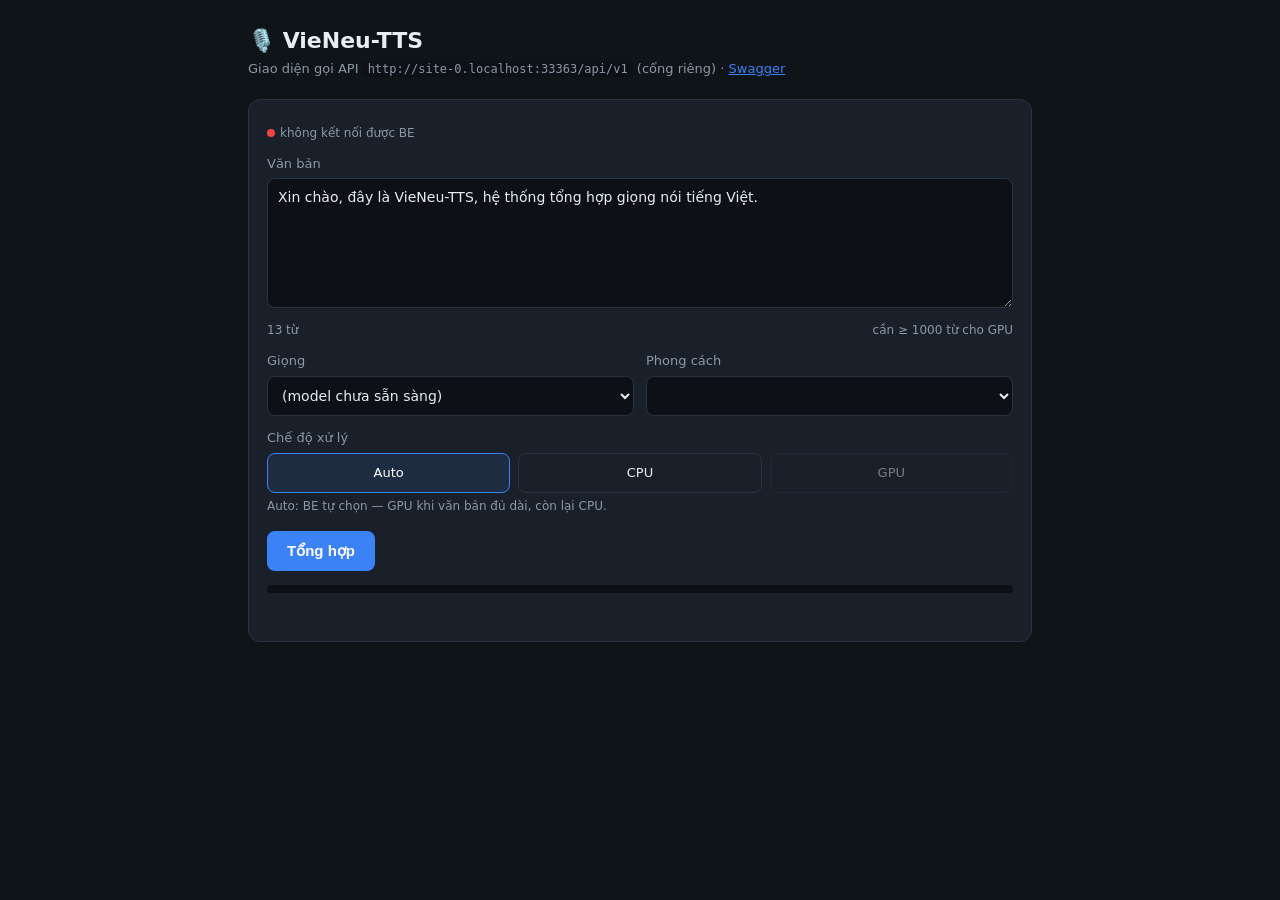
==== ui/index.html @ a9bc4c61 "refactor(ui+compose): gộp UI về cổng 7862 (path /), 1 compose .env-only + GPU progress real-time - d" ====
<!DOCTYPE html>
<html lang="vi">
<head>
<meta charset="utf-8" />
<meta name="viewport" content="width=device-width, initial-scale=1" />
<title>VieNeu-TTS — UI</title>
<style>
  :root { --bg:#0f1419; --card:#1a2029; --line:#2a3340; --fg:#e6edf3; --mut:#8b98a5;
          --acc:#3b82f6; --ok:#22c55e; --warn:#f59e0b; --err:#ef4444; }
  * { box-sizing:border-box; }
  body { margin:0; font-family:system-ui,Segoe UI,Roboto,sans-serif; background:var(--bg);
         color:var(--fg); line-height:1.5; }
  .wrap { max-width:820px; margin:0 auto; padding:24px 18px 60px; }
  h1 { font-size:22px; margin:0 0 2px; }
  .sub { color:var(--mut); font-size:13px; margin-bottom:20px; }
  .card { background:var(--card); border:1px solid var(--line); border-radius:12px;
          padding:18px; margin-bottom:16px; }
  label { display:block; font-size:13px; color:var(--mut); margin:12px 0 5px; }
  textarea, select, input { width:100%; background:#0d1117; color:var(--fg);
          border:1px solid var(--line); border-radius:8px; padding:10px; font-size:14px;
          font-family:inherit; }
  textarea { min-height:130px; resize:vertical; }
  .row { display:flex; gap:12px; flex-wrap:wrap; }
  .row > div { flex:1; min-width:150px; }
  .meta { display:flex; justify-content:space-between; font-size:12px; color:var(--mut);
          margin-top:6px; }
  button { background:var(--acc); color:#fff; border:0; border-radius:8px; padding:11px 20px;
          font-size:15px; font-weight:600; cursor:pointer; margin-top:16px; }
  button:disabled { opacity:.5; cursor:not-allowed; }
  button.ghost { background:transparent; border:1px solid var(--line); color:var(--fg); }
  .modes { display:flex; gap:8px; margin-top:6px; }
  .modes .opt { flex:1; text-align:center; padding:9px; border:1px solid var(--line);
          border-radius:8px; cursor:pointer; font-size:13px; user-select:none; }
  .modes .opt.on { border-color:var(--acc); background:rgba(59,130,246,.12); color:#fff; }
  .modes .opt.dis { opacity:.45; cursor:not-allowed; }
  .bar { height:8px; background:#0d1117; border-radius:99px; overflow:hidden; margin-top:14px; }
  .bar > i { display:block; height:100%; width:0; background:var(--acc); transition:width .3s; }
  .status { font-size:13px; margin-top:10px; min-height:20px; }
  .pill { display:inline-block; padding:1px 8px; border-radius:99px; font-size:12px;
          font-weight:600; }
  .pill.cpu { background:rgba(34,197,94,.15); color:var(--ok); }
  .pill.gpu { background:rgba(245,158,11,.15); color:var(--warn); }
  audio { width:100%; margin-top:14px; }
  .err { color:var(--err); }
  .hint { font-size:12px; color:var(--mut); margin-top:4px; }
  code { background:#0d1117; padding:1px 5px; border-radius:4px; font-size:12px; }
  .dot { display:inline-block; width:8px; height:8px; border-radius:99px; margin-right:5px; }
</style>
</head>
<body>
<div class="wrap">
  <h1>🎙️ VieNeu-TTS</h1>
  <div class="sub">Giao diện gọi API <code id="apibase">…</code> (cổng riêng) ·
    <a id="docslink" href="#" style="color:var(--acc)">Swagger</a></div>

  <div class="card">
    <div class="meta">
      <span><span class="dot" id="hdot"></span><span id="health">đang kiểm tra…</span></span>
      <span id="voicecount"></span>
    </div>

    <label for="text">Văn bản</label>
    <textarea id="text" placeholder="Nhập văn bản tiếng Việt…">Xin chào, đây là VieNeu-TTS, hệ thống tổng hợp giọng nói tiếng Việt.</textarea>
    <div class="meta">
      <span id="charcount">0 từ</span>
      <span id="gpuhint"></span>
    </div>

    <div class="row">
      <div>
        <label for="voice">Giọng</label>
        <select id="voice"></select>
      </div>
      <div>
        <label for="style">Phong cách</label>
        <select id="style"></select>
      </div>
    </div>

    <label>Chế độ xử lý</label>
    <div class="modes" id="modes">
      <div class="opt on" data-mode="auto">Auto</div>
      <div class="opt" data-mode="cpu">CPU</div>
      <div class="opt" data-mode="gpu">GPU</div>
    </div>
    <div class="hint" id="modehint">Auto: BE tự chọn — GPU khi văn bản đủ dài, còn lại CPU.</div>

    <button id="go">Tổng hợp</button>
    <button id="cancel" class="ghost" style="display:none">Hủy</button>

    <div class="bar"><i id="prog"></i></div>
    <div class="status" id="status"></div>
    <audio id="audio" controls style="display:none"></audio>
  </div>
</div>

<script>
// API base do main.py nhúng (window.__API_BASE__) vì giao diện chạy ở CỔNG KHÁC.
// Fallback: cùng origin (khi ai đó mở file qua chính API server).
const API = (window.__API_BASE__ || "") + "/api/v1";
const $ = (id) => document.getElementById(id);
let GPU_MIN = 1000, curMode = "auto", pollTimer = null, curJob = null;

const wordCount = (s) => (s.trim().match(/\S+/g) || []).length;

async function jget(p){ const r = await fetch(API+p); if(!r.ok) throw new Error((await r.json().catch(()=>({}))).detail||r.status); return r.json(); }

// ── init: health + voices + styles ──────────────────────────────────────────
async function init(){
  // Hiện API base + link Swagger đúng cổng API (giao diện chạy cổng khác).
  const apiOrigin = window.__API_BASE__ || location.origin;
  $("apibase").textContent = apiOrigin + "/api/v1";
  $("docslink").href = apiOrigin + "/docs";
  try{
    const h = await jget("/health");
    GPU_MIN = h.gpu_min_words || 1000;
    const ok = h.model_loaded;
    $("hdot").style.background = ok ? "var(--ok)" : "var(--warn)";
    $("health").textContent = `${h.status} · ${h.backend||"?"}/${h.device||"?"} · ${h.backbone_repo||""}`;
    $("voicecount").textContent = `${h.num_voices} giọng`;
  }catch(e){ $("hdot").style.background="var(--err)"; $("health").textContent="không kết nối được BE"; }

  try{
    const v = await jget("/voices");
    $("voice").innerHTML = v.voices.map(x =>
      `<option value="${x.id}" ${x.is_default?"selected":""}>${x.label}</option>`).join("");
  }catch(e){ $("voice").innerHTML = "<option value=''>(model chưa sẵn sàng)</option>"; }

  try{
    const s = await jget("/styles");
    $("style").innerHTML = s.styles.map(x =>
      `<option value="${x.id}" ${x.is_default?"selected":""}>${x.label}</option>`).join("");
  }catch(e){}

  updateChars();
}

function updateChars(){
  const n = wordCount($("text").value);
  $("charcount").textContent = `${n} từ`;
  const longEnough = n >= GPU_MIN;
  $("gpuhint").textContent = longEnough ? "✓ đủ dài cho GPU" : `cần ≥ ${GPU_MIN} từ cho GPU`;
  // GPU mode bị vô hiệu khi context ngắn (chặn lớp FE — BE vẫn chặn lần 2).
  const gpuOpt = document.querySelector('.opt[data-mode="gpu"]');
  gpuOpt.classList.toggle("dis", !longEnough);
  if(!longEnough && curMode==="gpu"){ setMode("auto"); }
}

function setMode(m){
  const opt = document.querySelector(`.opt[data-mode="${m}"]`);
  if(opt.classList.contains("dis")) return;
  curMode = m;
  document.querySelectorAll(".modes .opt").forEach(o=>o.classList.toggle("on", o.dataset.mode===m));
  $("modehint").textContent = ({
    auto:"Auto: BE tự chọn — GPU khi văn bản đủ dài, còn lại CPU.",
    cpu:"CPU: chạy in-process ngay trên server này.",
    gpu:"GPU: tạo máy Vast.ai theo yêu cầu, xong hủy máy.",
  })[m];
}

// ── tạo job + poll ──────────────────────────────────────────────────────────
async function synth(){
  $("audio").style.display="none"; $("status").textContent=""; $("status").className="status";
  $("prog").style.width="0";
  const body = { text:$("text").value, voice:$("voice").value||null,
                 style:$("style").value, mode:curMode };
  let res;
  try{
    const r = await fetch(API+"/tts", {method:"POST", headers:{"Content-Type":"application/json"},
                                       body:JSON.stringify(body)});
    res = await r.json();
    if(!r.ok) throw new Error(res.detail||r.status);
  }catch(e){ $("status").innerHTML=`<span class="err">Lỗi: ${e.message}</span>`; return; }

  curJob = res.id;
  $("go").disabled=true; $("cancel").style.display="inline-block";
  const badge = `<span class="pill ${res.mode}">${res.mode.toUpperCase()}</span>`;
  $("status").innerHTML = `${badge} đã tạo job <code>${res.id.slice(0,8)}</code>…`;
  poll(res.id, res.mode);
}

function poll(id, mode){
  clearTimeout(pollTimer);
  pollTimer = setTimeout(async ()=>{
    let j;
    try{ j = await jget("/tts/"+id); }catch(e){ return poll(id, mode); }
    const badge = `<span class="pill ${j.mode}">${j.mode.toUpperCase()}</span>`;
    $("prog").style.width = (j.progress||0)+"%";
    if(j.status==="running"||j.status==="queued"){
      $("status").innerHTML = `${badge} ${j.status}… ${j.progress}% (${j.done_chunks}/${j.total_chunks})`;
      poll(id, mode);
    } else if(j.status==="done"){
      done();
      $("status").innerHTML = `${badge} ✓ xong · ${j.duration_sec}s audio · ${j.elapsed_sec}s xử lý`;
      const a=$("audio"); a.src = API+`/tts/${id}/download`; a.style.display="block"; a.play().catch(()=>{});
    } else if(j.status==="cancelled"){
      done(); $("status").innerHTML = `${badge} đã hủy.`;
    } else {
      done(); $("status").innerHTML = `<span class="err">Lỗi: ${j.error||"unknown"}</span>`;
    }
  }, 1000);
}

function done(){ $("go").disabled=false; $("cancel").style.display="none"; clearTimeout(pollTimer); }

async function cancel(){
  if(!curJob) return;
  await fetch(API+"/tts/"+curJob, {method:"DELETE"}).catch(()=>{});
}

// ── wire ────────────────────────────────────────────────────────────────────
$("text").addEventListener("input", updateChars);
$("go").addEventListener("click", synth);
$("cancel").addEventListener("click", cancel);
document.querySelectorAll(".modes .opt").forEach(o =>
  o.addEventListener("click", ()=>setMode(o.dataset.mode)));
init();
</script>
</body>
</html>
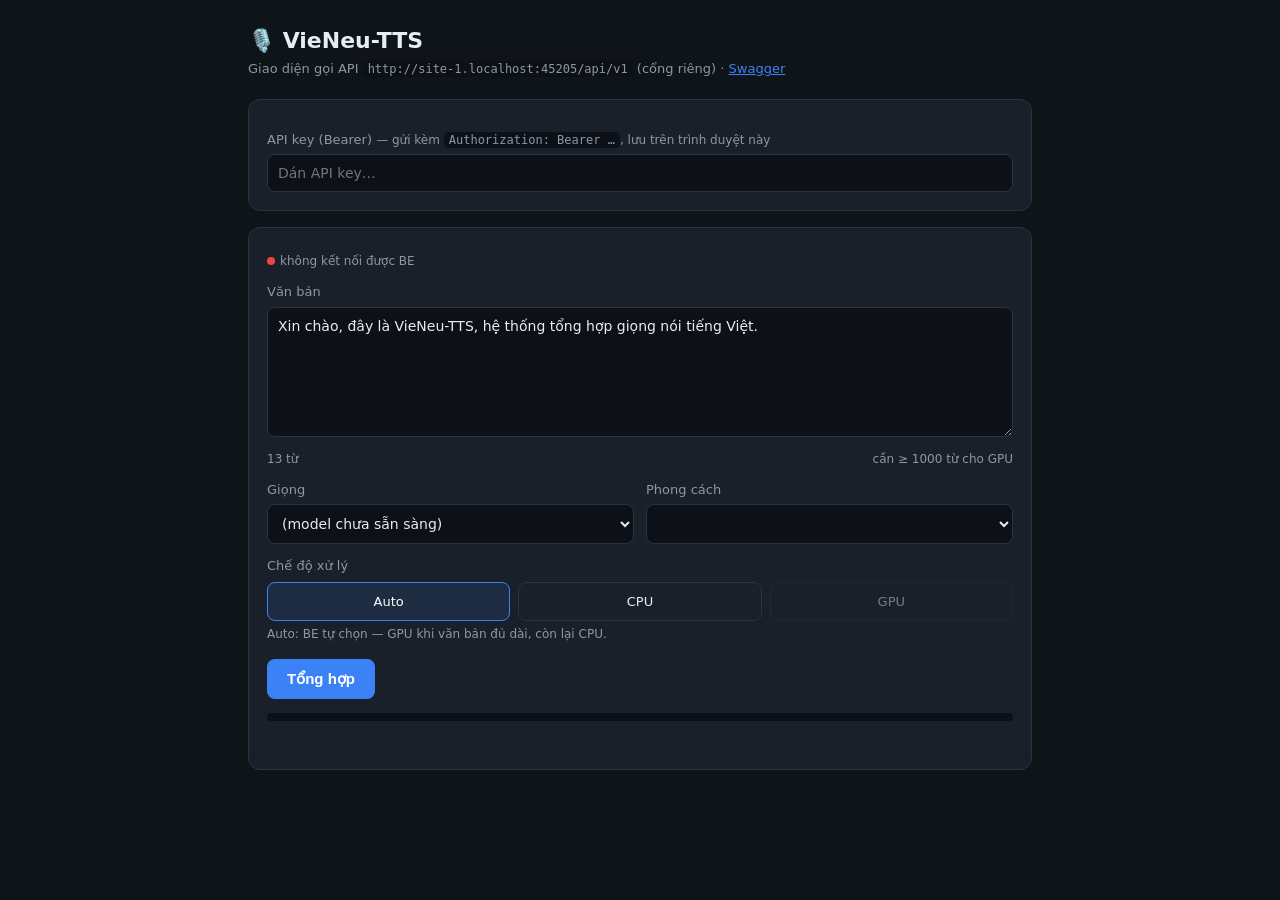
==== commit 3e406fa5: "feat(api): Bearer API-key auth (ACCESS_SECRET_KEY) cho mọi /api/v1 trừ /health - Middleware _Require" ====
--- a/ui/index.html
+++ b/ui/index.html
@@ -54,6 +54,11 @@
     <a id="docslink" href="#" style="color:var(--acc)">Swagger</a></div>
 
   <div class="card">
+    <label for="apikey">API key (Bearer) <span class="hint" style="display:inline">— gửi kèm <code>Authorization: Bearer …</code>, lưu trên trình duyệt này</span></label>
+    <input id="apikey" type="password" placeholder="Dán API key…" autocomplete="off" />
+  </div>
+
+  <div class="card">
     <div class="meta">
       <span><span class="dot" id="hdot"></span><span id="health">đang kiểm tra…</span></span>
       <span id="voicecount"></span>
@@ -103,7 +108,22 @@
 
 const wordCount = (s) => (s.trim().match(/\S+/g) || []).length;
 
-async function jget(p){ const r = await fetch(API+p); if(!r.ok) throw new Error((await r.json().catch(()=>({}))).detail||r.status); return r.json(); }
+// ── API key (Bearer) — 1 mã dùng chung, lưu localStorage trên máy này ─────────
+const KEY_STORE = "vieneu_api_key";
+const getKey = () => ($("apikey").value || "").trim();
+// Header Authorization chỉ gắn khi có key (BE bỏ auth nếu VIENEU_API_KEY rỗng).
+function authHeaders(extra){
+  const h = Object.assign({}, extra || {});
+  const k = getKey();
+  if(k) h["Authorization"] = "Bearer " + k;
+  return h;
+}
+
+async function jget(p){
+  const r = await fetch(API+p, {headers: authHeaders()});
+  if(!r.ok) throw new Error((await r.json().catch(()=>({}))).detail||r.status);
+  return r.json();
+}
 
 // ── init: health + voices + styles ──────────────────────────────────────────
 async function init(){
@@ -166,7 +186,8 @@
                  style:$("style").value, mode:curMode };
   let res;
   try{
-    const r = await fetch(API+"/tts", {method:"POST", headers:{"Content-Type":"application/json"},
+    const r = await fetch(API+"/tts", {method:"POST",
+                                       headers:authHeaders({"Content-Type":"application/json"}),
                                        body:JSON.stringify(body)});
     res = await r.json();
     if(!r.ok) throw new Error(res.detail||r.status);
@@ -192,7 +213,13 @@
     } else if(j.status==="done"){
       done();
       $("status").innerHTML = `${badge} ✓ xong · ${j.duration_sec}s audio · ${j.elapsed_sec}s xử lý`;
-      const a=$("audio"); a.src = API+`/tts/${id}/download`; a.style.display="block"; a.play().catch(()=>{});
+      // Thẻ <audio src> KHÔNG gửi được header Bearer → tải bằng fetch rồi tạo blob URL.
+      try{
+        const r = await fetch(API+`/tts/${id}/download`, {headers: authHeaders()});
+        if(!r.ok) throw new Error((await r.json().catch(()=>({}))).detail||r.status);
+        const url = URL.createObjectURL(await r.blob());
+        const a=$("audio"); a.src = url; a.style.display="block"; a.play().catch(()=>{});
+      }catch(e){ $("status").innerHTML += ` <span class="err">(tải audio lỗi: ${e.message})</span>`; }
     } else if(j.status==="cancelled"){
       done(); $("status").innerHTML = `${badge} đã hủy.`;
     } else {
@@ -205,10 +232,17 @@
 
 async function cancel(){
   if(!curJob) return;
-  await fetch(API+"/tts/"+curJob, {method:"DELETE"}).catch(()=>{});
+  await fetch(API+"/tts/"+curJob, {method:"DELETE", headers: authHeaders()}).catch(()=>{});
 }
 
 // ── wire ────────────────────────────────────────────────────────────────────
+// Key: nạp từ localStorage khi mở, lưu lại mỗi lần gõ, gọi lại init() để thử kết nối.
+$("apikey").value = localStorage.getItem(KEY_STORE) || "";
+$("apikey").addEventListener("input", ()=>{
+  localStorage.setItem(KEY_STORE, getKey());
+  clearTimeout(window._keyDebounce);
+  window._keyDebounce = setTimeout(init, 400);   // key đổi → thử lại health/voices
+});
 $("text").addEventListener("input", updateChars);
 $("go").addEventListener("click", synth);
 $("cancel").addEventListener("click", cancel);
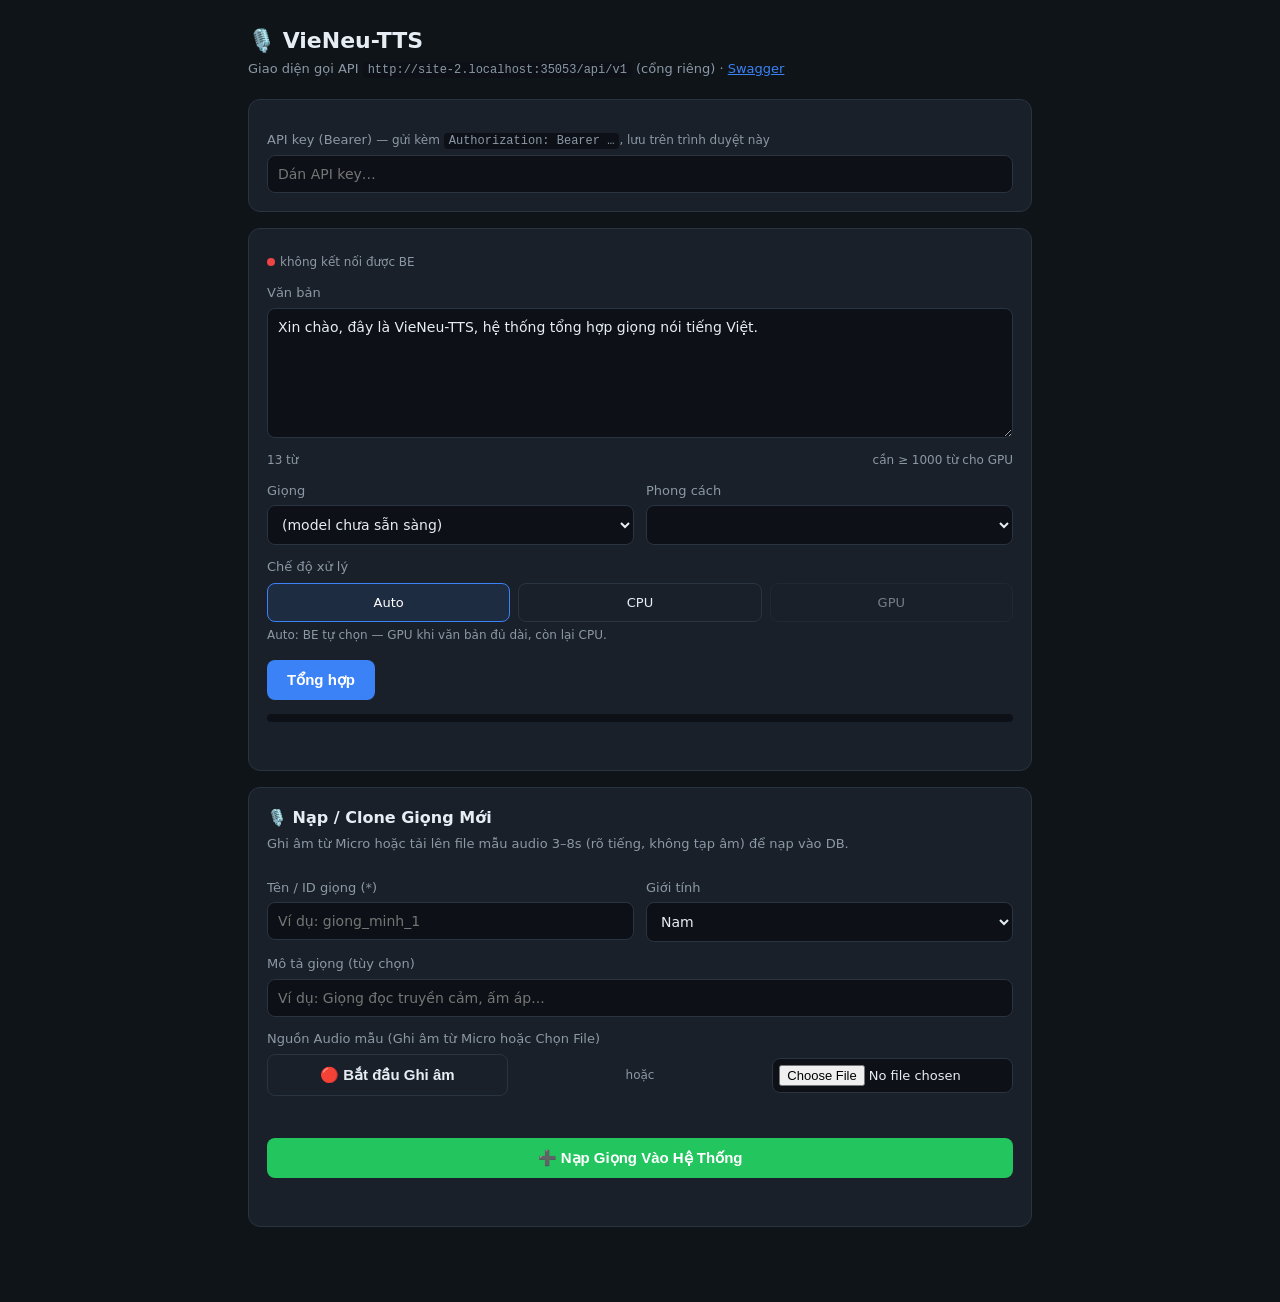
==== commit 541ffcc7: "feat: implement web UI for TTS synthesis and voice cloning with backend integration" ====
--- a/ui/index.html
+++ b/ui/index.html
@@ -95,7 +95,48 @@
 
     <div class="bar"><i id="prog"></i></div>
     <div class="status" id="status"></div>
-    <audio id="audio" controls style="display:none"></audio>
+  </div>
+
+  <div class="card">
+    <h3 style="margin:0 0 4px; font-size:16px; display:flex; align-items:center; gap:6px;">
+      🎙️ Nạp / Clone Giọng Mới
+    </h3>
+    <div class="sub" style="margin-bottom:12px;">Ghi âm từ Micro hoặc tải lên file mẫu audio 3–8s (rõ tiếng, không tạp âm) để nạp vào DB.</div>
+
+    <div class="row">
+      <div>
+        <label for="c_name">Tên / ID giọng (*)</label>
+        <input id="c_name" type="text" placeholder="Ví dụ: giong_minh_1" />
+      </div>
+      <div>
+        <label for="c_gender">Giới tính</label>
+        <select id="c_gender">
+          <option value="nam">Nam</option>
+          <option value="nu">Nữ</option>
+          <option value="khac">Khác</option>
+        </select>
+      </div>
+    </div>
+
+    <label for="c_desc">Mô tả giọng (tùy chọn)</label>
+    <input id="c_desc" type="text" placeholder="Ví dụ: Giọng đọc truyền cảm, ấm áp..." />
+
+    <label>Nguồn Audio mẫu (Ghi âm từ Micro hoặc Chọn File)</label>
+    <div class="row" style="margin-top:6px; align-items:center;">
+      <div style="flex:1;">
+        <button id="btn_rec" type="button" class="ghost" style="margin-top:0; width:100%;">🔴 Bắt đầu Ghi âm</button>
+      </div>
+      <div style="text-align:center; color:var(--mut); font-size:12px; min-width:30px;">hoặc</div>
+      <div style="flex:1;">
+        <input id="c_file" type="file" accept="audio/*" style="padding:6px; font-size:13px;" />
+      </div>
+    </div>
+
+    <div id="c_rec_status" class="status" style="font-size:12px; margin-top:6px;"></div>
+    <audio id="c_audio_preview" controls style="display:none; margin-top:10px; width:100%;"></audio>
+
+    <button id="c_go" style="background:var(--ok); width:100%; margin-top:16px;">➕ Nạp Giọng Vào Hệ Thống</button>
+    <div id="c_status" class="status"></div>
   </div>
 </div>
 
@@ -248,6 +289,165 @@
 $("cancel").addEventListener("click", cancel);
 document.querySelectorAll(".modes .opt").forEach(o =>
   o.addEventListener("click", ()=>setMode(o.dataset.mode)));
+// ── Voice Cloning: MediaRecorder + WAV Convert + Enroll API ─────────────────
+let mediaRecorder = null, audioChunks = [], recordedBlob = null;
+
+// Hàm convert bất kỳ Audio Blob (WebM/OGG) sang PCM WAV (16-bit) chuẩn
+async function blobToWavBlob(blob) {
+  const arrayBuffer = await blob.arrayBuffer();
+  const audioCtx = new (window.AudioContext || window.webkitAudioContext)();
+  const audioBuffer = await audioCtx.decodeAudioData(arrayBuffer);
+  
+  const numOfChan = audioBuffer.numberOfChannels;
+  const sampleRate = audioBuffer.sampleRate;
+  const length = audioBuffer.length * numOfChan * 2 + 44;
+  const buffer = new ArrayBuffer(length);
+  const view = new DataView(buffer);
+  const channels = [];
+  let offset = 0, pos = 0;
+
+  function writeString(str) {
+    for (let i = 0; i < str.length; i++) view.setUint8(offset + i, str.charCodeAt(i));
+    offset += str.length;
+  }
+  function setUint16(data) { view.setUint16(offset, data, true); offset += 2; }
+  function setUint32(data) { view.setUint32(offset, data, true); offset += 4; }
+
+  writeString('RIFF'); setUint32(length - 8); writeString('WAVE');
+  writeString('fmt '); setUint32(16); setUint16(1); setUint16(numOfChan);
+  setUint32(sampleRate); setUint32(sampleRate * numOfChan * 2);
+  setUint16(numOfChan * 2); setUint16(16);
+  writeString('data'); setUint32(length - 44);
+
+  for (let i = 0; i < numOfChan; i++) channels.push(audioBuffer.getChannelData(i));
+
+  while (pos < audioBuffer.length) {
+    for (let i = 0; i < numOfChan; i++) {
+      let sample = Math.max(-1, Math.min(1, channels[i][pos]));
+      sample = (0.5 + sample < 0 ? sample * 32768 : sample * 32767) | 0;
+      view.setInt16(offset, sample, true);
+      offset += 2;
+    }
+    pos++;
+  }
+  return new Blob([buffer], { type: 'audio/wav' });
+}
+
+if ($("btn_rec")) {
+  $("btn_rec").addEventListener("click", async () => {
+    if (mediaRecorder && mediaRecorder.state === "recording") {
+      mediaRecorder.stop();
+      return;
+    }
+    try {
+      const stream = await navigator.mediaDevices.getUserMedia({ audio: true });
+      audioChunks = [];
+      recordedBlob = null;
+      mediaRecorder = new MediaRecorder(stream);
+      
+      mediaRecorder.ondataavailable = (e) => {
+        if (e.data.size > 0) audioChunks.push(e.data);
+      };
+
+      mediaRecorder.onstop = async () => {
+        const rawBlob = new Blob(audioChunks, { type: mediaRecorder.mimeType || "audio/webm" });
+        $("c_rec_status").innerHTML = `<span>⏳ Đang định dạng sang file WAV...</span>`;
+        try {
+          recordedBlob = await blobToWavBlob(rawBlob);
+          const url = URL.createObjectURL(recordedBlob);
+          $("c_audio_preview").src = url;
+          $("c_audio_preview").style.display = "block";
+          $("c_rec_status").innerHTML = `<span style="color:var(--ok)">✓ Đã ghi âm & chuyển sang WAV (${(recordedBlob.size/1024).toFixed(1)} KB). Bấm nút dưới để nạp!</span>`;
+        } catch (e) {
+          recordedBlob = rawBlob;
+          $("c_rec_status").innerHTML = `<span class="err">Lỗi chuyển định dạng: ${e.message}</span>`;
+        }
+        $("btn_rec").textContent = "🔴 Bắt đầu Ghi âm lại";
+        $("btn_rec").style.background = "transparent";
+        $("c_file").value = "";
+        stream.getTracks().forEach(t => t.stop());
+      };
+
+      mediaRecorder.start();
+      $("btn_rec").textContent = "⏹️ Dừng Ghi âm (Đang thu...)";
+      $("btn_rec").style.background = "rgba(239, 68, 68, 0.2)";
+      $("c_rec_status").innerHTML = `<span style="color:var(--err)">🔴 Đang ghi âm từ Micro... Hãy nói 3–8 giây rõ tiếng!</span>`;
+    } catch (err) {
+      $("c_rec_status").innerHTML = `<span class="err">Không truy cập được Micro: ${err.message}</span>`;
+    }
+  });
+}
+
+if ($("c_file")) {
+  $("c_file").addEventListener("change", (e) => {
+    const file = e.target.files[0];
+    if (file) {
+      recordedBlob = null;
+      const url = URL.createObjectURL(file);
+      $("c_audio_preview").src = url;
+      $("c_audio_preview").style.display = "block";
+      $("c_rec_status").innerHTML = `<span style="color:var(--ok)">✓ Đã chọn file: ${file.name}</span>`;
+    }
+  });
+}
+
+if ($("c_go")) {
+  $("c_go").addEventListener("click", async () => {
+    const name = ($("c_name").value || "").trim();
+    const desc = ($("c_desc").value || "").trim();
+    const gender = $("c_gender").value;
+    const fileInput = $("c_file").files[0];
+    const cStatus = $("c_status");
+
+    if (!name) {
+      cStatus.innerHTML = `<span class="err">Vui lòng nhập Tên / ID giọng!</span>`;
+      return;
+    }
+
+    let audioToSend = null;
+    if (fileInput) {
+      audioToSend = fileInput;
+    } else if (recordedBlob) {
+      audioToSend = new File([recordedBlob], `recorded_voice.wav`, { type: "audio/wav" });
+    }
+
+    if (!audioToSend) {
+      cStatus.innerHTML = `<span class="err">Vui lòng Ghi âm từ Micro hoặc Chọn 1 file Audio mẫu!</span>`;
+      return;
+    }
+
+    cStatus.innerHTML = `<span>⏳ Đang phân tích & trích xuất đặc trưng giọng...</span>`;
+    $("c_go").disabled = true;
+
+    try {
+      const fd = new FormData();
+      fd.append("name", name);
+      fd.append("audio", audioToSend);
+      fd.append("description", desc);
+      fd.append("gender", gender);
+
+      const r = await fetch(API + "/voices", {
+        method: "POST",
+        headers: authHeaders(),
+        body: fd,
+      });
+
+      const res = await r.json();
+      if (!r.ok) throw new Error(res.detail || r.status);
+
+      cStatus.innerHTML = `<span style="color:var(--ok); font-weight:600;">🎉 Đã nạp thành công giọng '${res.id}' vào DB!</span>`;
+      await init();
+      if ($("voice")) {
+        $("voice").value = res.id;
+      }
+    } catch (e) {
+      cStatus.innerHTML = `<span class="err">Lỗi nạp giọng: ${e.message}</span>`;
+    } finally {
+      $("c_go").disabled = false;
+    }
+  });
+}
+
 init();
 </script>
 </body>
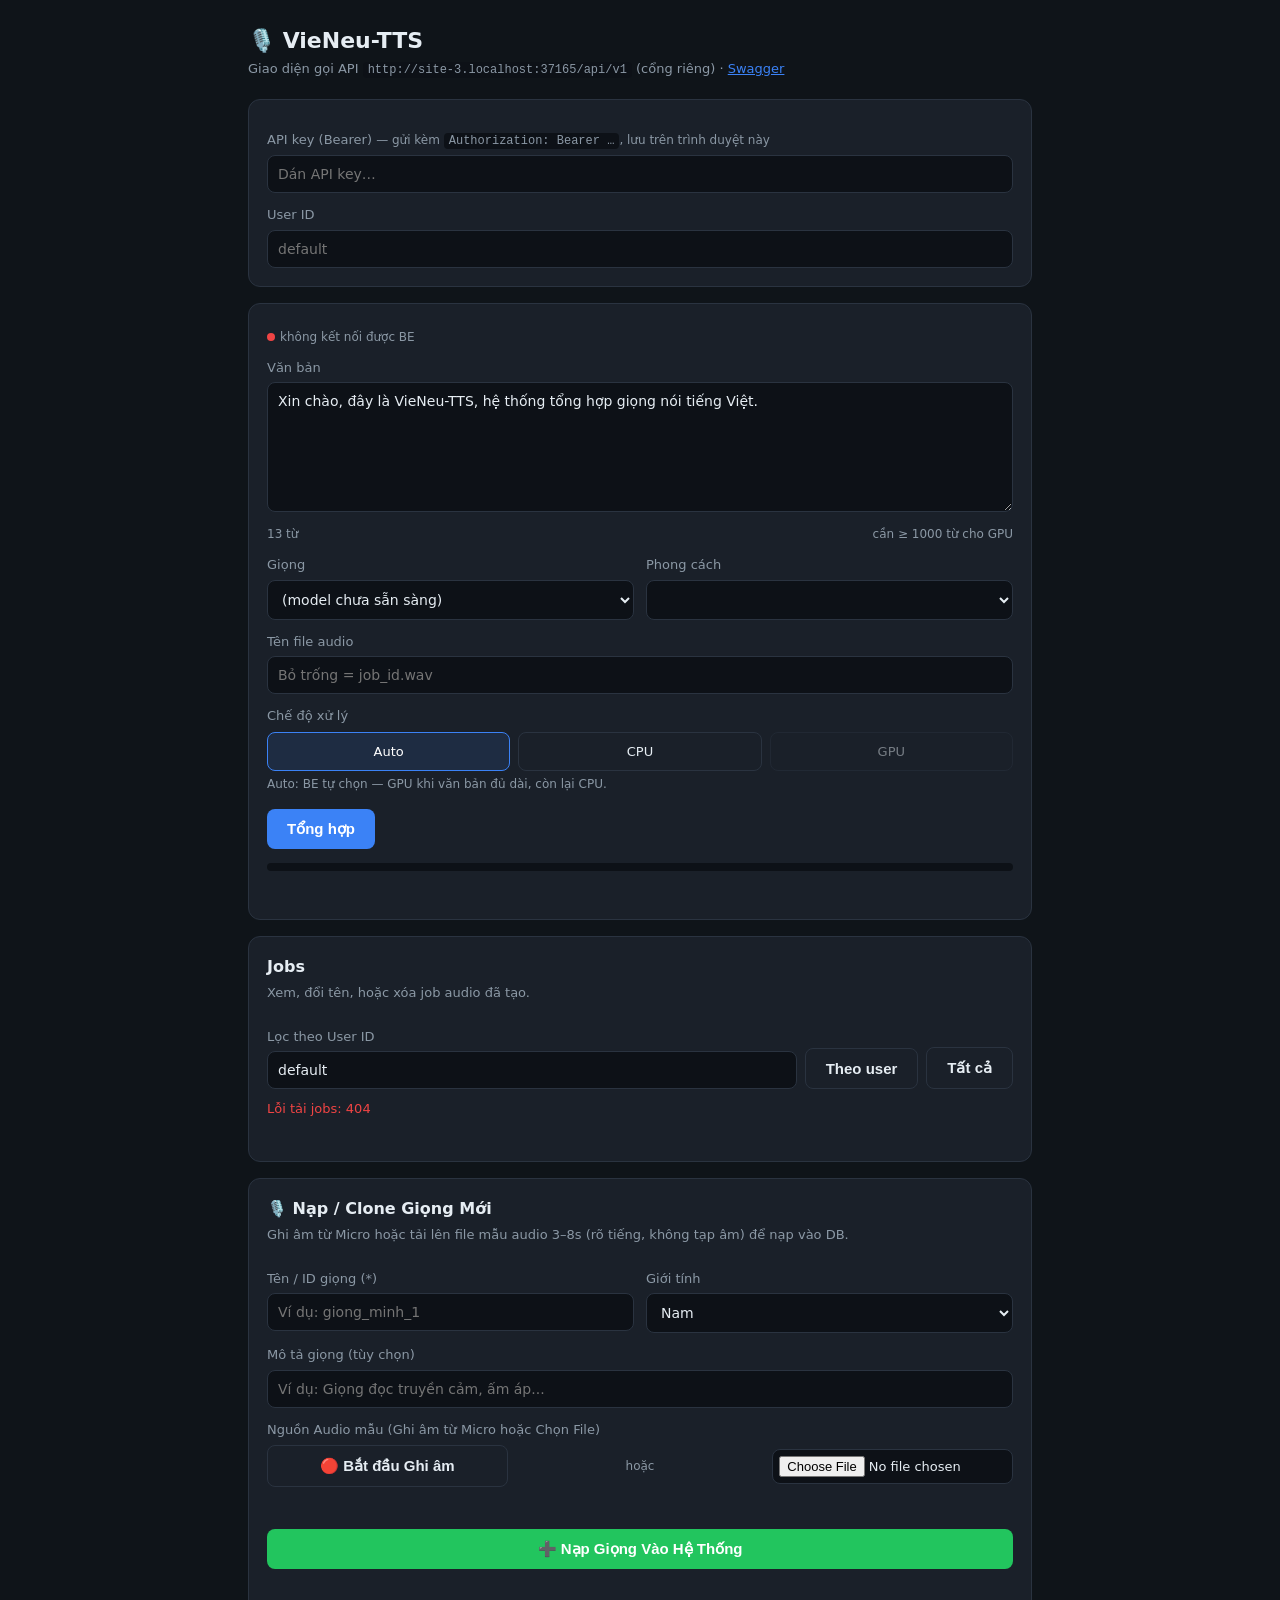
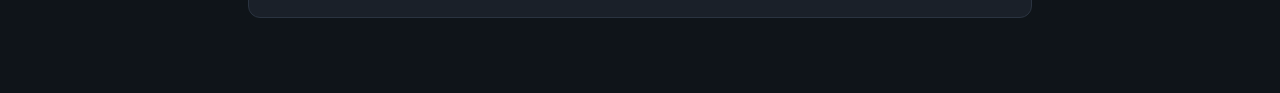
==== commit ba1f8719: "feat: implement asynchronous job management system with CPU inference and persistent storage support" ====
--- a/ui/index.html
+++ b/ui/index.html
@@ -28,6 +28,8 @@
           font-size:15px; font-weight:600; cursor:pointer; margin-top:16px; }
   button:disabled { opacity:.5; cursor:not-allowed; }
   button.ghost { background:transparent; border:1px solid var(--line); color:var(--fg); }
+  button.small { padding:7px 10px; font-size:12px; margin-top:0; }
+  button.danger { background:var(--err); }
   .modes { display:flex; gap:8px; margin-top:6px; }
   .modes .opt { flex:1; text-align:center; padding:9px; border:1px solid var(--line);
           border-radius:8px; cursor:pointer; font-size:13px; user-select:none; }
@@ -45,6 +47,20 @@
   .hint { font-size:12px; color:var(--mut); margin-top:4px; }
   code { background:#0d1117; padding:1px 5px; border-radius:4px; font-size:12px; }
   .dot { display:inline-block; width:8px; height:8px; border-radius:99px; margin-right:5px; }
+  .jobs-head { display:flex; gap:8px; flex-wrap:wrap; align-items:end; margin-top:10px; }
+  .jobs-head > div { flex:1; min-width:160px; }
+  .summary { display:grid; grid-template-columns:repeat(auto-fit,minmax(110px,1fr)); gap:8px;
+          margin-top:12px; }
+  .sum { background:#0d1117; border:1px solid var(--line); border-radius:8px; padding:9px; }
+  .sum b { display:block; font-size:16px; }
+  .sum span { color:var(--mut); font-size:12px; }
+  .job-list { margin-top:12px; display:flex; flex-direction:column; gap:10px; }
+  .job { border:1px solid var(--line); border-radius:8px; padding:10px; background:#111821; }
+  .job-top { display:flex; justify-content:space-between; gap:10px; flex-wrap:wrap; }
+  .job-name { font-weight:700; overflow-wrap:anywhere; }
+  .job-meta { color:var(--mut); font-size:12px; overflow-wrap:anywhere; }
+  .job-actions { display:flex; gap:8px; flex-wrap:wrap; margin-top:8px; align-items:center; }
+  .job-actions input { max-width:260px; padding:7px 9px; font-size:12px; }
 </style>
 </head>
 <body>
@@ -56,6 +72,8 @@
   <div class="card">
     <label for="apikey">API key (Bearer) <span class="hint" style="display:inline">— gửi kèm <code>Authorization: Bearer …</code>, lưu trên trình duyệt này</span></label>
     <input id="apikey" type="password" placeholder="Dán API key…" autocomplete="off" />
+    <label for="userid">User ID</label>
+    <input id="userid" type="text" placeholder="default" autocomplete="off" />
   </div>
 
   <div class="card">
@@ -81,6 +99,9 @@
         <select id="style"></select>
       </div>
     </div>
+
+    <label for="name_audio">Tên file audio</label>
+    <input id="name_audio" type="text" maxlength="50" placeholder="Bỏ trống = job_id.wav" />
 
     <label>Chế độ xử lý</label>
     <div class="modes" id="modes">
@@ -95,6 +116,23 @@
 
     <div class="bar"><i id="prog"></i></div>
     <div class="status" id="status"></div>
+    <audio id="audio" controls style="display:none"></audio>
+  </div>
+
+  <div class="card">
+    <h3 style="margin:0 0 4px; font-size:16px;">Jobs</h3>
+    <div class="sub" style="margin-bottom:12px;">Xem, đổi tên, hoặc xóa job audio đã tạo.</div>
+    <div class="jobs-head">
+      <div>
+        <label for="jobs_user">Lọc theo User ID</label>
+        <input id="jobs_user" type="text" placeholder="default" />
+      </div>
+      <button id="jobs_user_btn" class="ghost">Theo user</button>
+      <button id="jobs_all_btn" class="ghost">Tất cả</button>
+    </div>
+    <div id="jobs_status" class="status"></div>
+    <div id="jobs_summary" class="summary"></div>
+    <div id="jobs_list" class="job-list"></div>
   </div>
 
   <div class="card">
@@ -151,12 +189,16 @@
 
 // ── API key (Bearer) — 1 mã dùng chung, lưu localStorage trên máy này ─────────
 const KEY_STORE = "vieneu_api_key";
+const USER_STORE = "vieneu_user_id";
 const getKey = () => ($("apikey").value || "").trim();
+const getUser = () => ($("userid").value || "").trim();
 // Header Authorization chỉ gắn khi có key (BE bỏ auth nếu VIENEU_API_KEY rỗng).
 function authHeaders(extra){
   const h = Object.assign({}, extra || {});
   const k = getKey();
   if(k) h["Authorization"] = "Bearer " + k;
+  const u = getUser();
+  if(u) h["X-User-Id"] = u;
   return h;
 }
 
@@ -164,6 +206,41 @@
   const r = await fetch(API+p, {headers: authHeaders()});
   if(!r.ok) throw new Error((await r.json().catch(()=>({}))).detail||r.status);
   return r.json();
+}
+
+async function jpatch(p, body){
+  const r = await fetch(API+p, {method:"PATCH",
+                                headers:authHeaders({"Content-Type":"application/json"}),
+                                body:JSON.stringify(body)});
+  const res = await r.json().catch(()=>({}));
+  if(!r.ok) throw new Error(res.detail||r.status);
+  return res;
+}
+
+async function jdelete(p){
+  const r = await fetch(API+p, {method:"DELETE", headers:authHeaders()});
+  const res = await r.json().catch(()=>({}));
+  if(!r.ok) throw new Error(res.detail||r.status);
+  return res;
+}
+
+function esc(s){
+  return String(s ?? "").replace(/[&<>"']/g, c => ({
+    "&":"&amp;", "<":"&lt;", ">":"&gt;", '"':"&quot;", "'":"&#39;"
+  })[c]);
+}
+
+function bytes(n){
+  if(n == null) return "-";
+  let v = Number(n), units = ["B","KB","MB","GB"];
+  let i = 0;
+  while(v >= 1000 && i < units.length - 1){ v /= 1000; i++; }
+  return `${v.toFixed(i ? 2 : 0)} ${units[i]}`;
+}
+
+function fmtDate(s){
+  if(!s) return "-";
+  return new Date(s).toLocaleString();
 }
 
 // ── init: health + voices + styles ──────────────────────────────────────────
@@ -194,6 +271,7 @@
   }catch(e){}
 
   updateChars();
+  loadJobs("user").catch(()=>{});
 }
 
 function updateChars(){
@@ -224,7 +302,8 @@
   $("audio").style.display="none"; $("status").textContent=""; $("status").className="status";
   $("prog").style.width="0";
   const body = { text:$("text").value, voice:$("voice").value||null,
-                 style:$("style").value, mode:curMode };
+                 style:$("style").value, mode:curMode,
+                 name_audio:($("name_audio").value||"").trim()||null };
   let res;
   try{
     const r = await fetch(API+"/tts", {method:"POST",
@@ -261,6 +340,7 @@
         const url = URL.createObjectURL(await r.blob());
         const a=$("audio"); a.src = url; a.style.display="block"; a.play().catch(()=>{});
       }catch(e){ $("status").innerHTML += ` <span class="err">(tải audio lỗi: ${e.message})</span>`; }
+      loadJobs("user").catch(()=>{});
     } else if(j.status==="cancelled"){
       done(); $("status").innerHTML = `${badge} đã hủy.`;
     } else {
@@ -276,17 +356,116 @@
   await fetch(API+"/tts/"+curJob, {method:"DELETE", headers: authHeaders()}).catch(()=>{});
 }
 
+// ── Jobs management ─────────────────────────────────────────────────────────
+function renderSummary(s){
+  $("jobs_summary").innerHTML = [
+    ["Tổng", s.total_jobs],
+    ["CPU", s.cpu_jobs],
+    ["GPU", s.gpu_jobs],
+    ["Done", s.done_jobs],
+    ["Error", s.error_jobs],
+    ["Audio", bytes(s.total_audio_size_bytes)],
+  ].map(([label, value]) => `<div class="sum"><b>${esc(value)}</b><span>${label}</span></div>`).join("");
+}
+
+function renderJobs(items){
+  if(!items.length){
+    $("jobs_list").innerHTML = `<div class="hint">Không có job.</div>`;
+    return;
+  }
+  $("jobs_list").innerHTML = items.map(j => {
+    const name = j.name_audio || (j.id + ".wav");
+    const canDelete = !["queued","running"].includes(j.status);
+    return `<div class="job" data-id="${esc(j.id)}">
+      <div class="job-top">
+        <div>
+          <div class="job-name">${esc(name)}</div>
+          <div class="job-meta">${esc(j.id)} · user=${esc(j.user_ref)} · voice=${esc(j.voice||"-")}</div>
+          <div class="job-meta">${esc(j.status)} · ${esc(j.mode)} · ${bytes(j.audio_size_bytes)} · ${esc(j.duration_sec ?? "-")}s · ${fmtDate(j.created_at)}</div>
+        </div>
+        <span class="pill ${esc(j.mode)}">${esc(String(j.mode).toUpperCase())}</span>
+      </div>
+      <div class="job-actions">
+        <input id="rename_${esc(j.id)}" maxlength="50" value="${esc(name)}" />
+        <button class="small ghost" onclick="renameJob('${esc(j.id)}')">Đổi tên</button>
+        <button class="small ghost" onclick="downloadJob('${esc(j.id)}')">Tải</button>
+        <button class="small danger" ${canDelete ? "" : "disabled"} onclick="deleteJob('${esc(j.id)}')">Xóa</button>
+      </div>
+    </div>`;
+  }).join("");
+}
+
+async function loadJobs(scope){
+  const user = ($("jobs_user").value || getUser() || "default").trim();
+  $("jobs_status").textContent = "Đang tải jobs...";
+  try{
+    const data = await jget(scope === "all" ? "/jobs" : `/jobs/users/${encodeURIComponent(user)}`);
+    renderSummary(data.summary);
+    renderJobs(data.jobs);
+    $("jobs_status").textContent = `${data.summary.total_jobs} job`;
+  }catch(e){
+    $("jobs_status").innerHTML = `<span class="err">Lỗi tải jobs: ${e.message}</span>`;
+  }
+}
+
+async function renameJob(id){
+  const input = $(`rename_${id}`);
+  try{
+    await jpatch(`/jobs/${encodeURIComponent(id)}`, {name_audio:input.value.trim()});
+    $("jobs_status").textContent = "Đã đổi tên.";
+    await loadJobs("user");
+  }catch(e){
+    $("jobs_status").innerHTML = `<span class="err">Lỗi đổi tên: ${e.message}</span>`;
+  }
+}
+
+async function deleteJob(id){
+  if(!confirm("Xóa job và file audio trong storage?")) return;
+  try{
+    const res = await jdelete(`/jobs/${encodeURIComponent(id)}`);
+    $("jobs_status").textContent = res.deleted_audio ? "Đã xóa job và audio." : "Đã xóa job.";
+    await loadJobs("user");
+  }catch(e){
+    $("jobs_status").innerHTML = `<span class="err">Lỗi xóa job: ${e.message}</span>`;
+  }
+}
+
+async function downloadJob(id){
+  try{
+    const r = await fetch(API+`/tts/${encodeURIComponent(id)}/download`, {headers: authHeaders()});
+    if(!r.ok) throw new Error((await r.json().catch(()=>({}))).detail||r.status);
+    const url = URL.createObjectURL(await r.blob());
+    const a = document.createElement("a");
+    a.href = url;
+    a.download = ($(`rename_${id}`)?.value || `${id}.wav`).trim();
+    a.click();
+    URL.revokeObjectURL(url);
+  }catch(e){
+    $("jobs_status").innerHTML = `<span class="err">Lỗi tải audio: ${e.message}</span>`;
+  }
+}
+
 // ── wire ────────────────────────────────────────────────────────────────────
 // Key: nạp từ localStorage khi mở, lưu lại mỗi lần gõ, gọi lại init() để thử kết nối.
 $("apikey").value = localStorage.getItem(KEY_STORE) || "";
+$("userid").value = localStorage.getItem(USER_STORE) || "";
+$("jobs_user").value = $("userid").value || "default";
 $("apikey").addEventListener("input", ()=>{
   localStorage.setItem(KEY_STORE, getKey());
   clearTimeout(window._keyDebounce);
   window._keyDebounce = setTimeout(init, 400);   // key đổi → thử lại health/voices
 });
+$("userid").addEventListener("input", ()=>{
+  localStorage.setItem(USER_STORE, getUser());
+  $("jobs_user").value = getUser() || "default";
+  clearTimeout(window._userDebounce);
+  window._userDebounce = setTimeout(init, 400);
+});
 $("text").addEventListener("input", updateChars);
 $("go").addEventListener("click", synth);
 $("cancel").addEventListener("click", cancel);
+$("jobs_user_btn").addEventListener("click", ()=>loadJobs("user"));
+$("jobs_all_btn").addEventListener("click", ()=>loadJobs("all"));
 document.querySelectorAll(".modes .opt").forEach(o =>
   o.addEventListener("click", ()=>setMode(o.dataset.mode)));
 // ── Voice Cloning: MediaRecorder + WAV Convert + Enroll API ─────────────────
